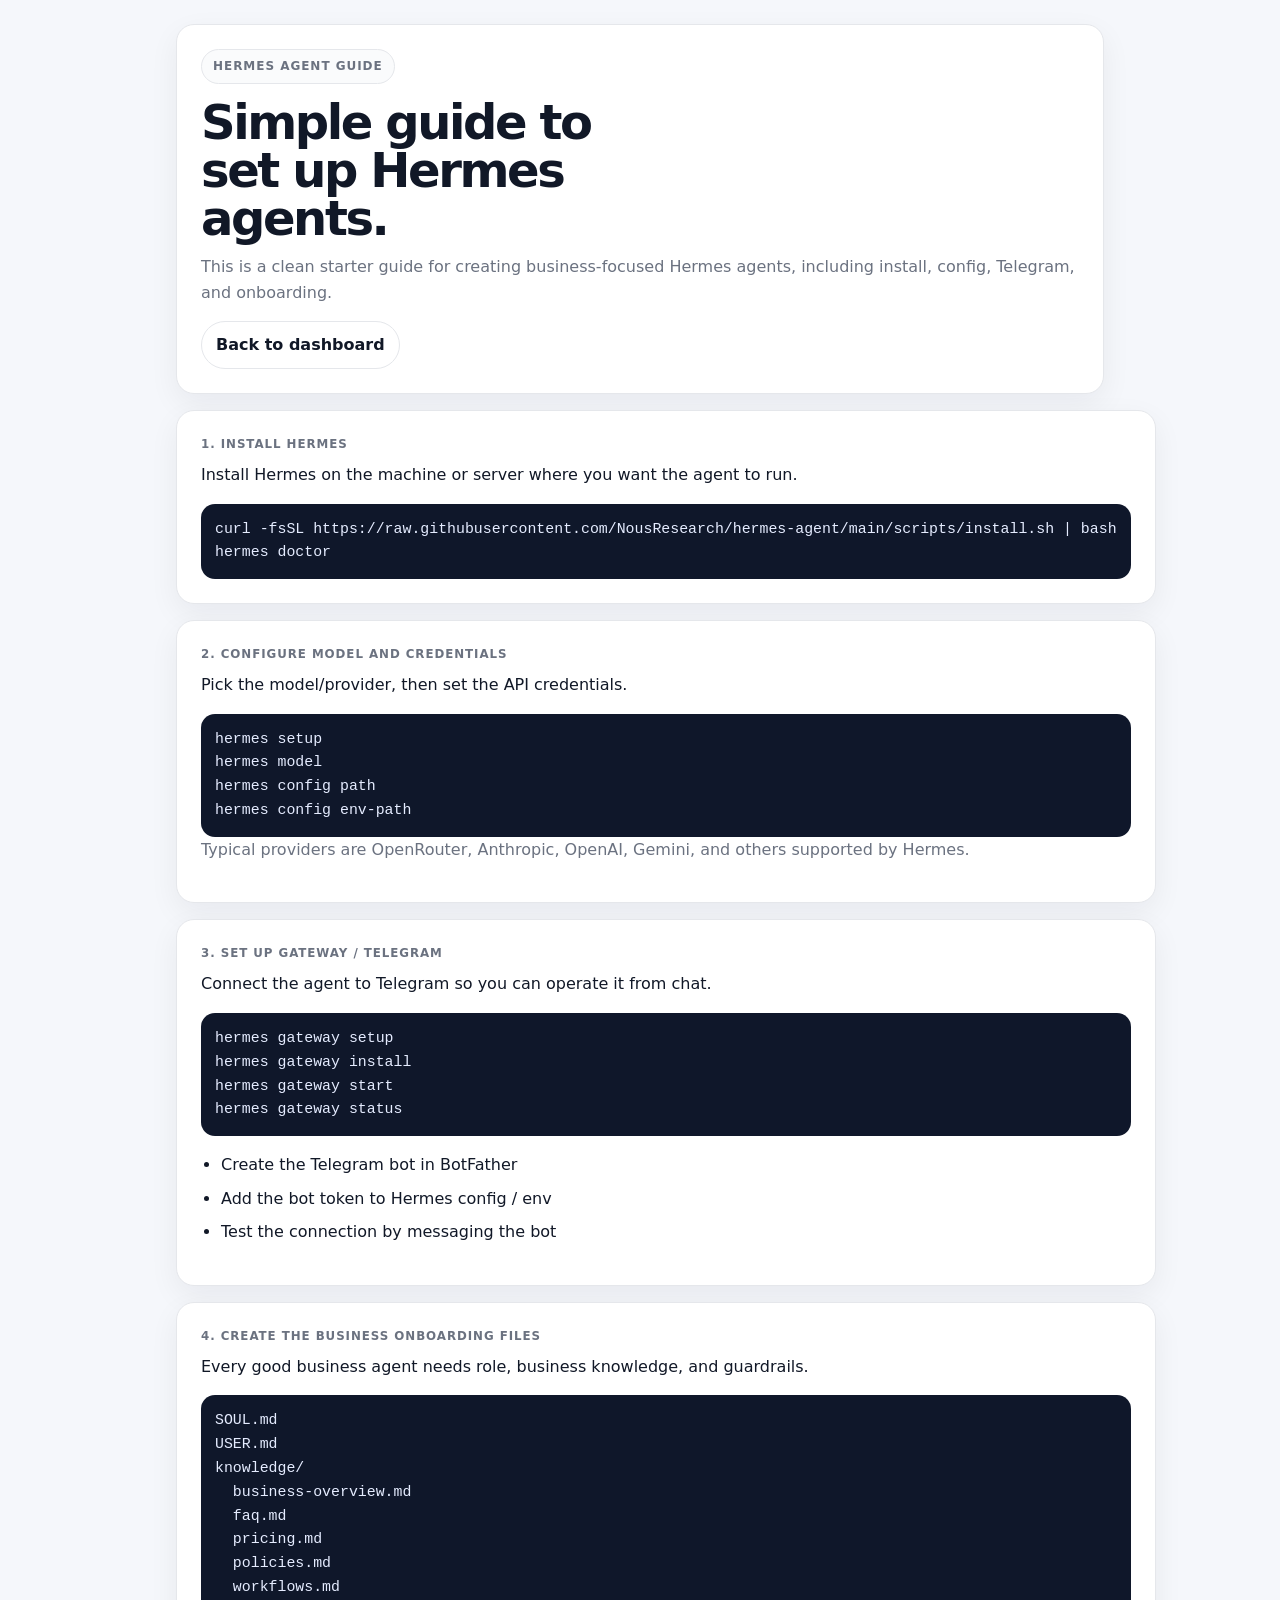
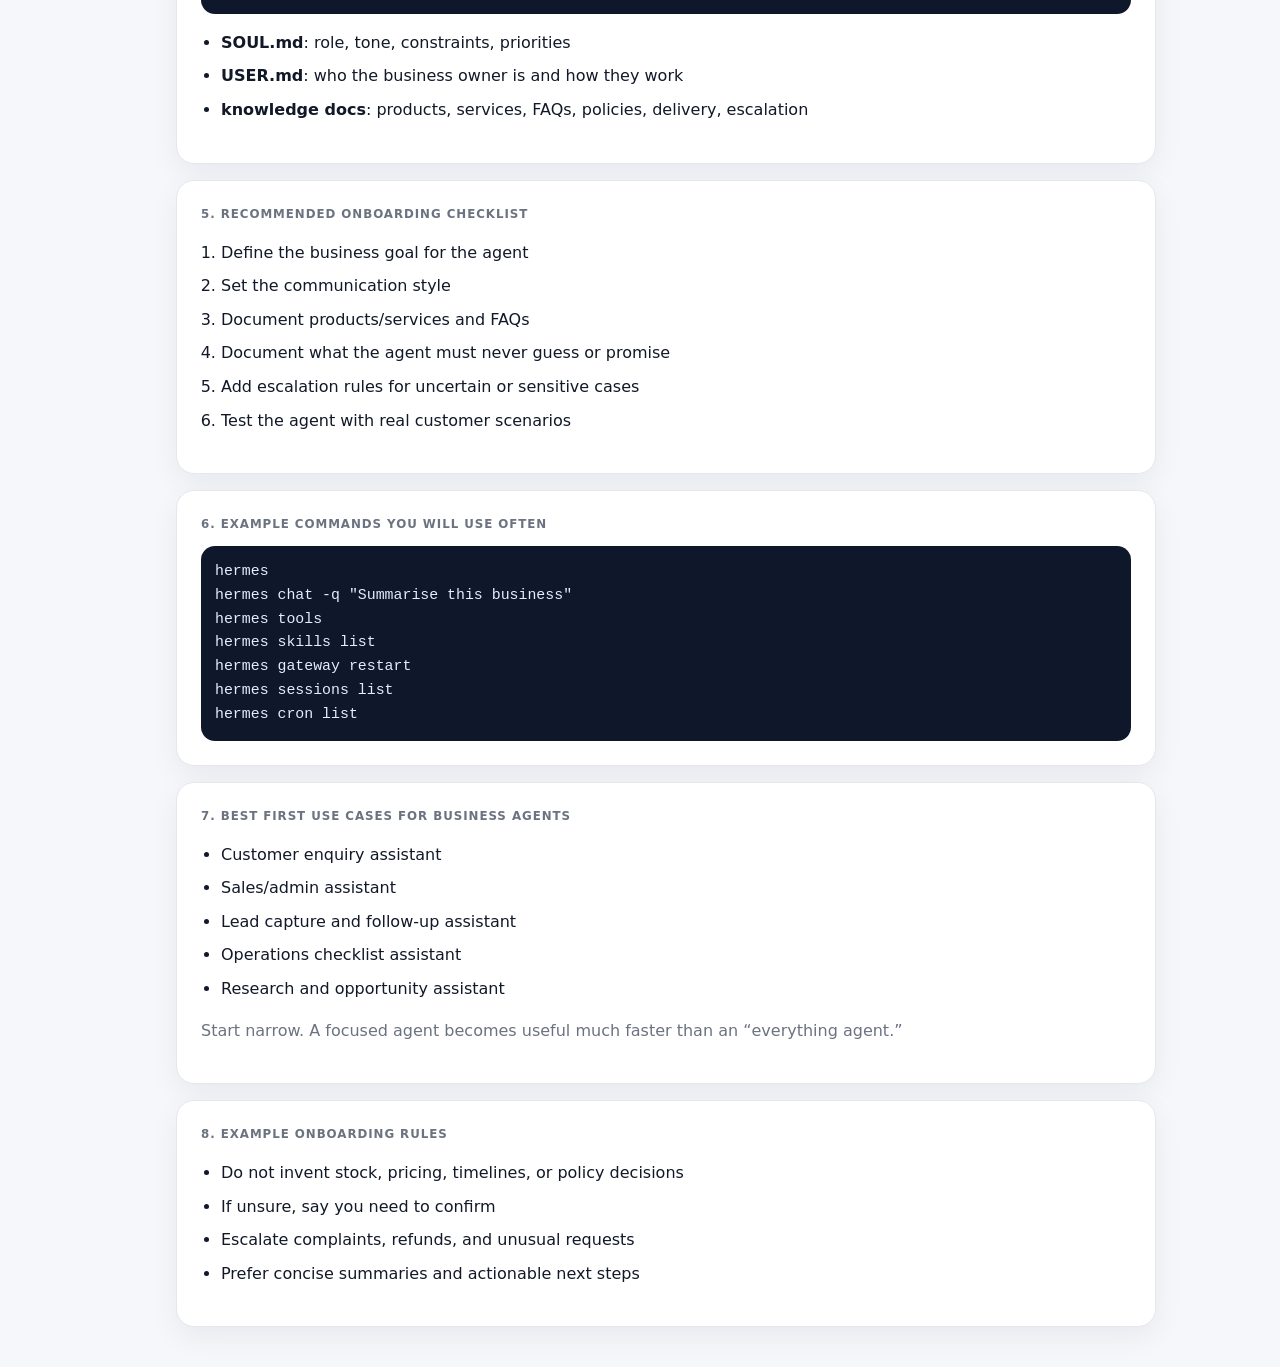
==== guide.html @ 48c1688c "feat: preload tasks and add Hermes guide" ====
<!DOCTYPE html>
<html lang="en">
<head>
  <meta charset="UTF-8" />
  <meta name="viewport" content="width=device-width, initial-scale=1.0" />
  <title>Hermes Agent Setup Guide</title>
  <style>
    :root {
      --bg: #f5f7fb;
      --surface: #ffffff;
      --surface-soft: #fafbfc;
      --text: #111827;
      --muted: #6b7280;
      --line: #e5e7eb;
      --accent: #111827;
      --radius: 18px;
      --shadow: 0 10px 30px rgba(17, 24, 39, 0.06);
      --max: 960px;
    }
    * { box-sizing: border-box; }
    body {
      margin: 0;
      font-family: Inter, ui-sans-serif, system-ui, -apple-system, BlinkMacSystemFont, "Segoe UI", sans-serif;
      background: var(--bg);
      color: var(--text);
      line-height: 1.6;
      -webkit-font-smoothing: antialiased;
    }
    .page {
      max-width: var(--max);
      margin: 0 auto;
      padding: 24px 16px 40px;
    }
    .hero, .card {
      background: var(--surface);
      border: 1px solid var(--line);
      border-radius: var(--radius);
      box-shadow: var(--shadow);
    }
    .hero, .card { padding: 24px; }
    .hero { margin-bottom: 16px; }
    .eyebrow {
      display: inline-flex;
      padding: 7px 11px;
      border-radius: 999px;
      background: var(--surface-soft);
      color: var(--muted);
      border: 1px solid var(--line);
      font-size: 12px;
      font-weight: 700;
      text-transform: uppercase;
      letter-spacing: 0.08em;
      margin-bottom: 14px;
    }
    h1, h2, h3, p { margin-top: 0; }
    h1 {
      font-size: clamp(2rem, 4vw, 3rem);
      line-height: 1;
      letter-spacing: -0.05em;
      margin-bottom: 12px;
      max-width: 14ch;
    }
    .muted { color: var(--muted); }
    .grid { display: grid; gap: 16px; }
    .btn {
      appearance: none;
      text-decoration: none;
      display: inline-flex;
      align-items: center;
      justify-content: center;
      min-height: 42px;
      padding: 10px 14px;
      border-radius: 999px;
      border: 1px solid var(--line);
      background: #fff;
      color: var(--text);
      font-weight: 600;
    }
    code, pre {
      font-family: ui-monospace, SFMono-Regular, Menlo, Consolas, monospace;
      font-size: 0.93rem;
    }
    pre {
      background: #0f172a;
      color: #e5ecff;
      padding: 14px;
      border-radius: 14px;
      overflow: auto;
      margin: 12px 0 0;
    }
    ol, ul { padding-left: 20px; }
    li + li { margin-top: 8px; }
    .label {
      display: block;
      font-size: 0.74rem;
      font-weight: 700;
      letter-spacing: 0.08em;
      text-transform: uppercase;
      color: var(--muted);
      margin-bottom: 8px;
    }
  </style>
</head>
<body>
  <main class="page">
    <section class="hero">
      <div class="eyebrow">Hermes agent guide</div>
      <h1>Simple guide to set up Hermes agents.</h1>
      <p class="muted">This is a clean starter guide for creating business-focused Hermes agents, including install, config, Telegram, and onboarding.</p>
      <a class="btn" href="./index.html">Back to dashboard</a>
    </section>

    <section class="grid">
      <article class="card">
        <span class="label">1. Install Hermes</span>
        <p>Install Hermes on the machine or server where you want the agent to run.</p>
        <pre><code>curl -fsSL https://raw.githubusercontent.com/NousResearch/hermes-agent/main/scripts/install.sh | bash
hermes doctor</code></pre>
      </article>

      <article class="card">
        <span class="label">2. Configure model and credentials</span>
        <p>Pick the model/provider, then set the API credentials.</p>
        <pre><code>hermes setup
hermes model
hermes config path
hermes config env-path</code></pre>
        <p class="muted">Typical providers are OpenRouter, Anthropic, OpenAI, Gemini, and others supported by Hermes.</p>
      </article>

      <article class="card">
        <span class="label">3. Set up gateway / Telegram</span>
        <p>Connect the agent to Telegram so you can operate it from chat.</p>
        <pre><code>hermes gateway setup
hermes gateway install
hermes gateway start
hermes gateway status</code></pre>
        <ul>
          <li>Create the Telegram bot in BotFather</li>
          <li>Add the bot token to Hermes config / env</li>
          <li>Test the connection by messaging the bot</li>
        </ul>
      </article>

      <article class="card">
        <span class="label">4. Create the business onboarding files</span>
        <p>Every good business agent needs role, business knowledge, and guardrails.</p>
        <pre><code>SOUL.md
USER.md
knowledge/
  business-overview.md
  faq.md
  pricing.md
  policies.md
  workflows.md</code></pre>
        <ul>
          <li><strong>SOUL.md</strong>: role, tone, constraints, priorities</li>
          <li><strong>USER.md</strong>: who the business owner is and how they work</li>
          <li><strong>knowledge docs</strong>: products, services, FAQs, policies, delivery, escalation</li>
        </ul>
      </article>

      <article class="card">
        <span class="label">5. Recommended onboarding checklist</span>
        <ol>
          <li>Define the business goal for the agent</li>
          <li>Set the communication style</li>
          <li>Document products/services and FAQs</li>
          <li>Document what the agent must never guess or promise</li>
          <li>Add escalation rules for uncertain or sensitive cases</li>
          <li>Test the agent with real customer scenarios</li>
        </ol>
      </article>

      <article class="card">
        <span class="label">6. Example commands you will use often</span>
        <pre><code>hermes
hermes chat -q "Summarise this business"
hermes tools
hermes skills list
hermes gateway restart
hermes sessions list
hermes cron list</code></pre>
      </article>

      <article class="card">
        <span class="label">7. Best first use cases for business agents</span>
        <ul>
          <li>Customer enquiry assistant</li>
          <li>Sales/admin assistant</li>
          <li>Lead capture and follow-up assistant</li>
          <li>Operations checklist assistant</li>
          <li>Research and opportunity assistant</li>
        </ul>
        <p class="muted">Start narrow. A focused agent becomes useful much faster than an “everything agent.”</p>
      </article>

      <article class="card">
        <span class="label">8. Example onboarding rules</span>
        <ul>
          <li>Do not invent stock, pricing, timelines, or policy decisions</li>
          <li>If unsure, say you need to confirm</li>
          <li>Escalate complaints, refunds, and unusual requests</li>
          <li>Prefer concise summaries and actionable next steps</li>
        </ul>
      </article>
    </section>
  </main>
</body>
</html>
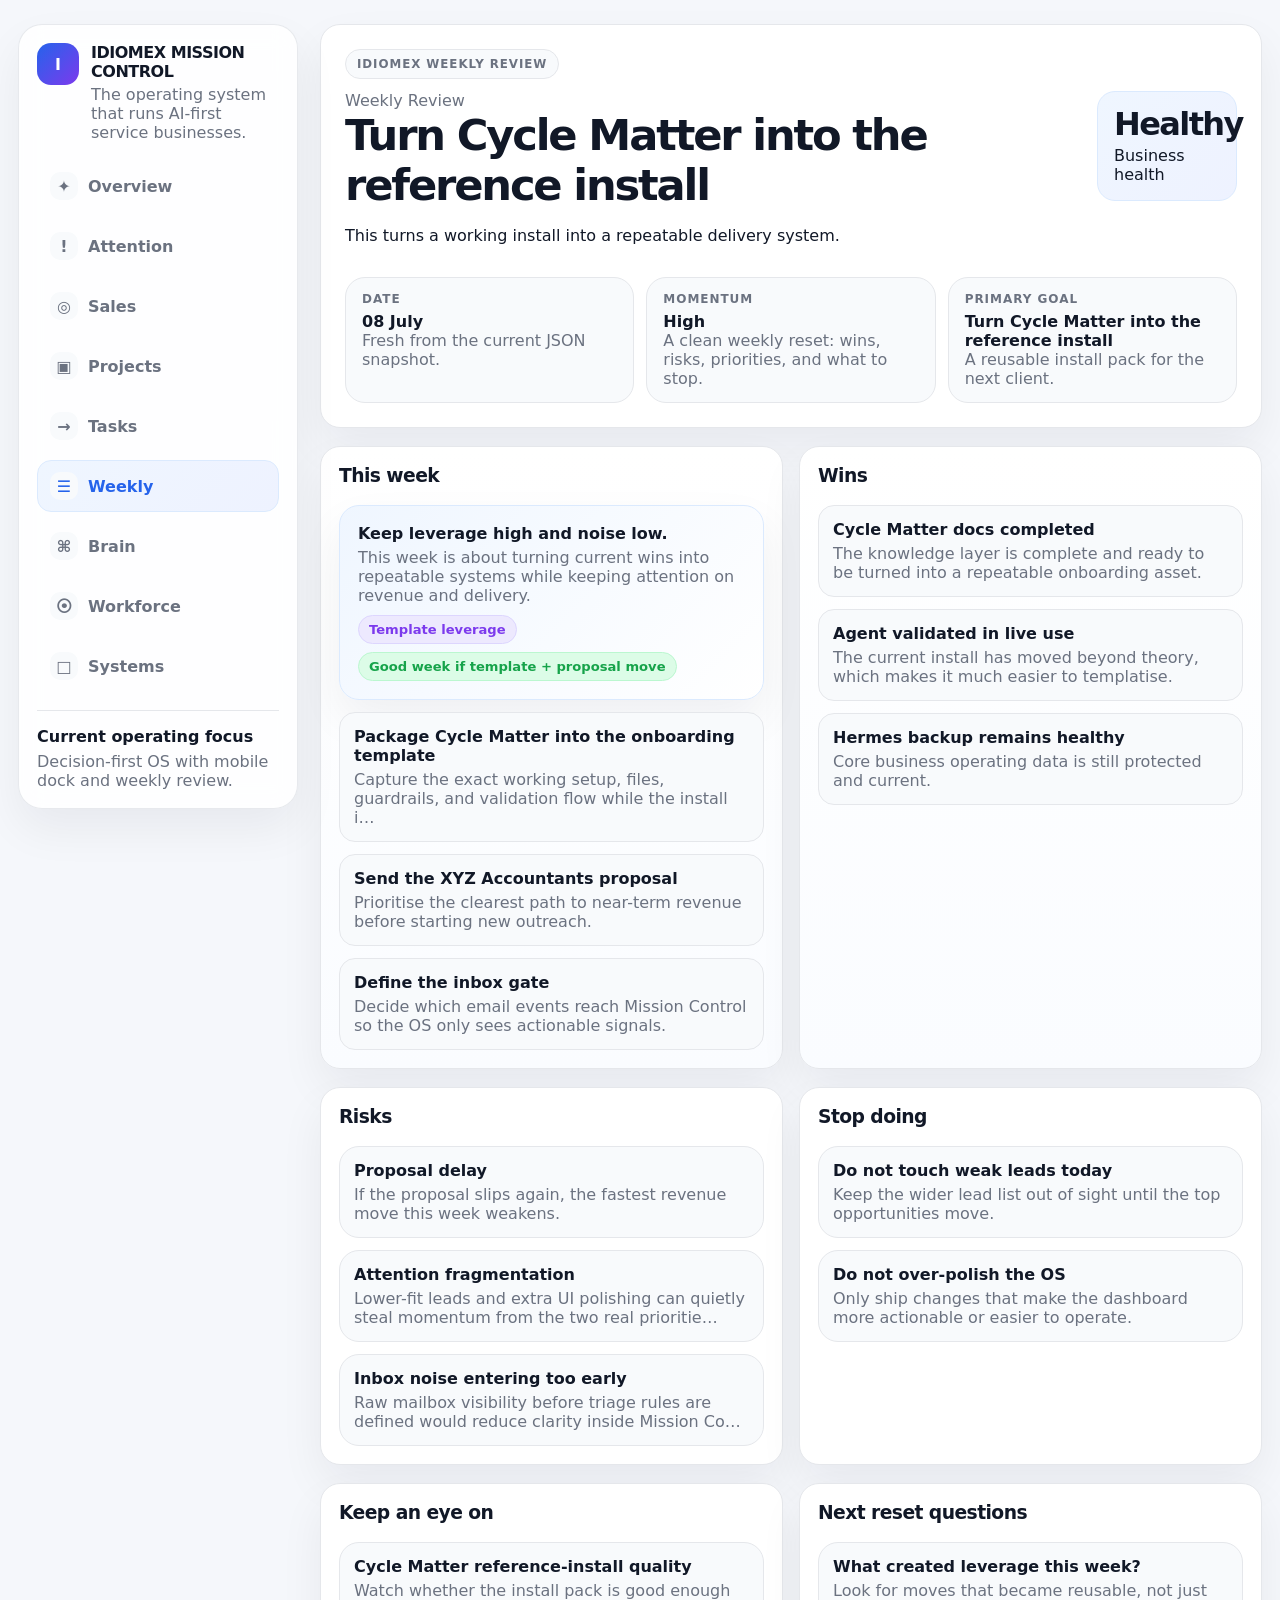
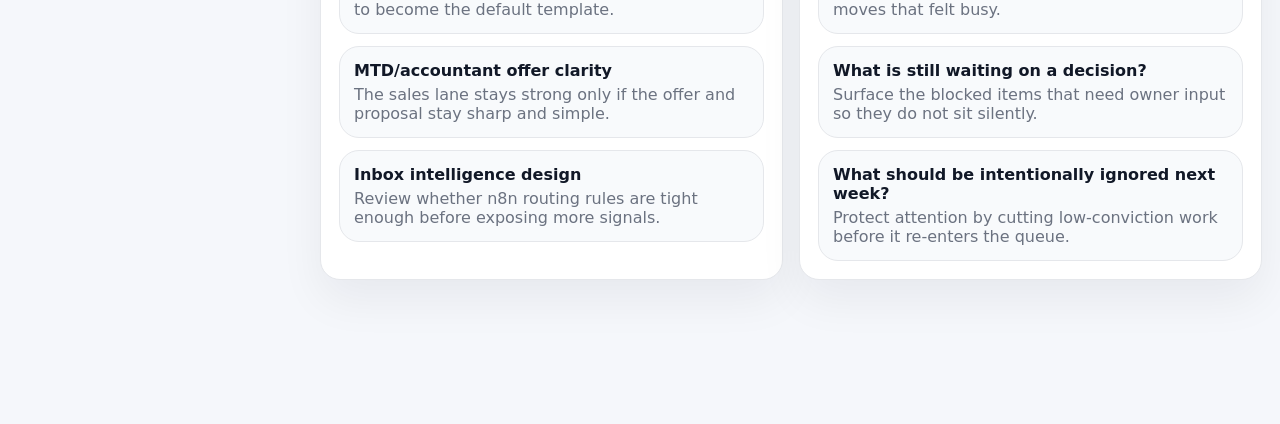
==== commit ead056d8: "chore: publish IDIOMEX OS update (2026-07-08 11:32 UTC)" ====
--- a/guide.html
+++ b/guide.html
@@ -3,208 +3,62 @@
 <head>
   <meta charset="UTF-8" />
   <meta name="viewport" content="width=device-width, initial-scale=1.0" />
-  <title>Hermes Agent Setup Guide</title>
-  <style>
-    :root {
-      --bg: #f5f7fb;
-      --surface: #ffffff;
-      --surface-soft: #fafbfc;
-      --text: #111827;
-      --muted: #6b7280;
-      --line: #e5e7eb;
-      --accent: #111827;
-      --radius: 18px;
-      --shadow: 0 10px 30px rgba(17, 24, 39, 0.06);
-      --max: 960px;
-    }
-    * { box-sizing: border-box; }
-    body {
-      margin: 0;
-      font-family: Inter, ui-sans-serif, system-ui, -apple-system, BlinkMacSystemFont, "Segoe UI", sans-serif;
-      background: var(--bg);
-      color: var(--text);
-      line-height: 1.6;
-      -webkit-font-smoothing: antialiased;
-    }
-    .page {
-      max-width: var(--max);
-      margin: 0 auto;
-      padding: 24px 16px 40px;
-    }
-    .hero, .card {
-      background: var(--surface);
-      border: 1px solid var(--line);
-      border-radius: var(--radius);
-      box-shadow: var(--shadow);
-    }
-    .hero, .card { padding: 24px; }
-    .hero { margin-bottom: 16px; }
-    .eyebrow {
-      display: inline-flex;
-      padding: 7px 11px;
-      border-radius: 999px;
-      background: var(--surface-soft);
-      color: var(--muted);
-      border: 1px solid var(--line);
-      font-size: 12px;
-      font-weight: 700;
-      text-transform: uppercase;
-      letter-spacing: 0.08em;
-      margin-bottom: 14px;
-    }
-    h1, h2, h3, p { margin-top: 0; }
-    h1 {
-      font-size: clamp(2rem, 4vw, 3rem);
-      line-height: 1;
-      letter-spacing: -0.05em;
-      margin-bottom: 12px;
-      max-width: 14ch;
-    }
-    .muted { color: var(--muted); }
-    .grid { display: grid; gap: 16px; }
-    .btn {
-      appearance: none;
-      text-decoration: none;
-      display: inline-flex;
-      align-items: center;
-      justify-content: center;
-      min-height: 42px;
-      padding: 10px 14px;
-      border-radius: 999px;
-      border: 1px solid var(--line);
-      background: #fff;
-      color: var(--text);
-      font-weight: 600;
-    }
-    code, pre {
-      font-family: ui-monospace, SFMono-Regular, Menlo, Consolas, monospace;
-      font-size: 0.93rem;
-    }
-    pre {
-      background: #0f172a;
-      color: #e5ecff;
-      padding: 14px;
-      border-radius: 14px;
-      overflow: auto;
-      margin: 12px 0 0;
-    }
-    ol, ul { padding-left: 20px; }
-    li + li { margin-top: 8px; }
-    .label {
-      display: block;
-      font-size: 0.74rem;
-      font-weight: 700;
-      letter-spacing: 0.08em;
-      text-transform: uppercase;
-      color: var(--muted);
-      margin-bottom: 8px;
-    }
-  </style>
+  <title>IDIOMEX OS</title>
+  <link rel="stylesheet" href="./assets/styles.css" />
 </head>
-<body>
-  <main class="page">
-    <section class="hero">
-      <div class="eyebrow">Hermes agent guide</div>
-      <h1>Simple guide to set up Hermes agents.</h1>
-      <p class="muted">This is a clean starter guide for creating business-focused Hermes agents, including install, config, Telegram, and onboarding.</p>
-      <a class="btn" href="./index.html">Back to dashboard</a>
-    </section>
-
-    <section class="grid">
-      <article class="card">
-        <span class="label">1. Install Hermes</span>
-        <p>Install Hermes on the machine or server where you want the agent to run.</p>
-        <pre><code>curl -fsSL https://raw.githubusercontent.com/NousResearch/hermes-agent/main/scripts/install.sh | bash
-hermes doctor</code></pre>
-      </article>
-
-      <article class="card">
-        <span class="label">2. Configure model and credentials</span>
-        <p>Pick the model/provider, then set the API credentials.</p>
-        <pre><code>hermes setup
-hermes model
-hermes config path
-hermes config env-path</code></pre>
-        <p class="muted">Typical providers are OpenRouter, Anthropic, OpenAI, Gemini, and others supported by Hermes.</p>
-      </article>
-
-      <article class="card">
-        <span class="label">3. Set up gateway / Telegram</span>
-        <p>Connect the agent to Telegram so you can operate it from chat.</p>
-        <pre><code>hermes gateway setup
-hermes gateway install
-hermes gateway start
-hermes gateway status</code></pre>
-        <ul>
-          <li>Create the Telegram bot in BotFather</li>
-          <li>Add the bot token to Hermes config / env</li>
-          <li>Test the connection by messaging the bot</li>
-        </ul>
-      </article>
-
-      <article class="card">
-        <span class="label">4. Create the business onboarding files</span>
-        <p>Every good business agent needs role, business knowledge, and guardrails.</p>
-        <pre><code>SOUL.md
-USER.md
-knowledge/
-  business-overview.md
-  faq.md
-  pricing.md
-  policies.md
-  workflows.md</code></pre>
-        <ul>
-          <li><strong>SOUL.md</strong>: role, tone, constraints, priorities</li>
-          <li><strong>USER.md</strong>: who the business owner is and how they work</li>
-          <li><strong>knowledge docs</strong>: products, services, FAQs, policies, delivery, escalation</li>
-        </ul>
-      </article>
-
-      <article class="card">
-        <span class="label">5. Recommended onboarding checklist</span>
-        <ol>
-          <li>Define the business goal for the agent</li>
-          <li>Set the communication style</li>
-          <li>Document products/services and FAQs</li>
-          <li>Document what the agent must never guess or promise</li>
-          <li>Add escalation rules for uncertain or sensitive cases</li>
-          <li>Test the agent with real customer scenarios</li>
-        </ol>
-      </article>
-
-      <article class="card">
-        <span class="label">6. Example commands you will use often</span>
-        <pre><code>hermes
-hermes chat -q "Summarise this business"
-hermes tools
-hermes skills list
-hermes gateway restart
-hermes sessions list
-hermes cron list</code></pre>
-      </article>
-
-      <article class="card">
-        <span class="label">7. Best first use cases for business agents</span>
-        <ul>
-          <li>Customer enquiry assistant</li>
-          <li>Sales/admin assistant</li>
-          <li>Lead capture and follow-up assistant</li>
-          <li>Operations checklist assistant</li>
-          <li>Research and opportunity assistant</li>
-        </ul>
-        <p class="muted">Start narrow. A focused agent becomes useful much faster than an “everything agent.”</p>
-      </article>
-
-      <article class="card">
-        <span class="label">8. Example onboarding rules</span>
-        <ul>
-          <li>Do not invent stock, pricing, timelines, or policy decisions</li>
-          <li>If unsure, say you need to confirm</li>
-          <li>Escalate complaints, refunds, and unusual requests</li>
-          <li>Prefer concise summaries and actionable next steps</li>
-        </ul>
-      </article>
-    </section>
+<body data-page="weekly" class="has-mobile-nav">
+  <main class="shell">
+    <div class="layout">
+      <aside class="sidebar">
+        <div class="brand">
+          <div class="brand-badge">I</div>
+          <div>
+            <h1 id="workspace-name">IDIOMEX OS</h1>
+            <p id="workspace-subtitle">Loading workspace…</p>
+          </div>
+        </div>
+        <nav class="nav-group" id="sidebar-nav"></nav>
+        <div class="sidebar-footer">
+          <strong>Current operating focus</strong>
+          <p class="sidebar-note" id="sidebar-status">Loading current focus…</p>
+        </div>
+      </aside>
+      <section class="main">
+        <section class="hero">
+          <div class="eyebrow">IDIOMEX weekly review</div>
+          <div class="hero-top">
+            <div>
+              <p class="muted" id="page-title">Loading page…</p>
+              <h2 id="hero-title">Loading OS…</h2>
+              <p id="hero-copy">Loading operating summary…</p>
+            </div>
+            <div class="hero-health">
+              <strong id="business-health">—</strong>
+              <span>Business health</span>
+            </div>
+          </div>
+          <div class="hero-meta">
+            <article class="panel">
+              <span class="hero-meta-label">Date</span>
+              <strong id="hero-date">Loading…</strong>
+              <p class="muted">Fresh from the current JSON snapshot.</p>
+            </article>
+            <article class="panel">
+              <span class="hero-meta-label">Momentum</span>
+              <strong id="hero-momentum">Loading…</strong>
+              <p class="muted" id="page-description">Loading description…</p>
+            </article>
+            <article class="panel">
+              <span class="hero-meta-label">Primary goal</span>
+              <strong id="hero-focus">Loading…</strong>
+              <p class="muted" id="hero-next">Loading next move…</p>
+            </article>
+          </div>
+        </section>
+        <div id="page-content"></div>
+      </section>
+    </div>
   </main>
+  <script src="./assets/app.js"></script>
 </body>
-</html>+</html>
--- a/assets/styles.css
+++ b/assets/styles.css
@@ -0,0 +1,645 @@
+:root {
+  --bg: #f5f7fb;
+  --surface: #ffffff;
+  --surface-soft: #f8fafc;
+  --text: #111827;
+  --muted: #6b7280;
+  --line: #e5e7eb;
+  --primary: #2563eb;
+  --primary-soft: #dbeafe;
+  --green: #16a34a;
+  --green-soft: #dcfce7;
+  --amber: #d97706;
+  --amber-soft: #fef3c7;
+  --red: #dc2626;
+  --red-soft: #fee2e2;
+  --purple: #7c3aed;
+  --purple-soft: #ede9fe;
+  --radius: 20px;
+  --shadow: 0 20px 45px rgba(15, 23, 42, 0.06);
+  --max: 1320px;
+}
+
+* { box-sizing: border-box; }
+html { scroll-behavior: smooth; }
+body {
+  margin: 0;
+  font-family: Inter, ui-sans-serif, system-ui, -apple-system, BlinkMacSystemFont, "Segoe UI", sans-serif;
+  background: var(--bg);
+  color: var(--text);
+  -webkit-font-smoothing: antialiased;
+}
+
+body.has-mobile-nav { padding-bottom: 96px; }
+
+a { color: inherit; }
+button, input { font: inherit; }
+
+.shell {
+  max-width: var(--max);
+  margin: 0 auto;
+  padding: 24px 18px 48px;
+}
+
+.layout {
+  display: grid;
+  grid-template-columns: 280px minmax(0, 1fr);
+  gap: 22px;
+}
+
+.sidebar {
+  position: sticky;
+  top: 18px;
+  align-self: start;
+  background: rgba(255,255,255,0.88);
+  backdrop-filter: blur(12px);
+  border: 1px solid rgba(229,231,235,0.9);
+  border-radius: 24px;
+  box-shadow: var(--shadow);
+  padding: 18px;
+}
+
+.brand {
+  display: flex;
+  gap: 12px;
+  align-items: flex-start;
+  margin-bottom: 18px;
+}
+
+.brand-badge {
+  width: 42px;
+  height: 42px;
+  border-radius: 14px;
+  display: grid;
+  place-items: center;
+  font-weight: 800;
+  color: #fff;
+  background: linear-gradient(135deg, #2563eb 0%, #7c3aed 100%);
+  flex: 0 0 auto;
+}
+
+.brand h1 {
+  margin: 0 0 4px;
+  font-size: 1rem;
+  letter-spacing: -0.03em;
+}
+
+.brand p,
+.sidebar-note,
+.card p,
+.muted,
+.list-item p,
+.metric-note,
+.section-copy,
+.meta-line,
+.mini-item p,
+.focus-block p,
+.compact-note {
+  margin: 0;
+  color: var(--muted);
+}
+
+.nav-group {
+  display: grid;
+  gap: 8px;
+}
+
+.nav-link {
+  text-decoration: none;
+  display: flex;
+  gap: 10px;
+  align-items: center;
+  padding: 11px 12px;
+  border-radius: 14px;
+  border: 1px solid transparent;
+  color: var(--muted);
+  font-weight: 600;
+}
+
+.nav-link.active {
+  background: linear-gradient(135deg, #eff6ff 0%, #eef2ff 100%);
+  border-color: #dbeafe;
+  color: var(--primary);
+}
+
+.nav-icon {
+  width: 28px;
+  height: 28px;
+  border-radius: 10px;
+  display: grid;
+  place-items: center;
+  background: var(--surface-soft);
+  flex: 0 0 auto;
+}
+
+.sidebar-footer {
+  margin-top: 18px;
+  padding-top: 16px;
+  border-top: 1px solid var(--line);
+}
+
+.sidebar-footer strong {
+  display: block;
+  margin-bottom: 6px;
+}
+
+.main { min-width: 0; }
+
+.hero,
+.card,
+.panel,
+.stat,
+.list-item,
+.launcher-link,
+.mini-item,
+.focus-block {
+  background: var(--surface);
+  border: 1px solid var(--line);
+  border-radius: var(--radius);
+  box-shadow: var(--shadow);
+}
+
+.hero {
+  padding: 24px;
+  margin-bottom: 18px;
+}
+
+.eyebrow {
+  display: inline-flex;
+  padding: 7px 11px;
+  border-radius: 999px;
+  background: var(--surface-soft);
+  border: 1px solid var(--line);
+  color: var(--muted);
+  font-size: 0.74rem;
+  font-weight: 700;
+  letter-spacing: 0.08em;
+  text-transform: uppercase;
+  margin-bottom: 12px;
+}
+
+.hero h2 {
+  margin: 0 0 10px;
+  font-size: clamp(1.8rem, 4vw, 2.7rem);
+  letter-spacing: -0.05em;
+}
+
+.hero-top {
+  display: flex;
+  justify-content: space-between;
+  gap: 16px;
+  align-items: flex-start;
+}
+
+.hero-health {
+  min-width: 140px;
+  padding: 16px;
+  border-radius: 18px;
+  background: linear-gradient(135deg, #eff6ff 0%, #eef2ff 100%);
+  border: 1px solid #dbeafe;
+}
+
+.hero-health strong {
+  display: block;
+  font-size: 2rem;
+  line-height: 1;
+  letter-spacing: -0.05em;
+  margin-bottom: 6px;
+}
+
+.hero-meta {
+  display: grid;
+  grid-template-columns: repeat(3, minmax(0, 1fr));
+  gap: 12px;
+  margin-top: 16px;
+}
+
+.hero-meta .panel {
+  padding: 14px 16px;
+  background: var(--surface-soft);
+  box-shadow: none;
+}
+
+.hero-meta-label {
+  display: block;
+  font-size: 0.75rem;
+  font-weight: 700;
+  text-transform: uppercase;
+  letter-spacing: 0.08em;
+  color: var(--muted);
+  margin-bottom: 6px;
+}
+
+.chip-row,
+.meta-row,
+.stat-row {
+  display: flex;
+  flex-wrap: wrap;
+  gap: 8px;
+}
+
+.chip,
+.badge,
+.tag {
+  display: inline-flex;
+  align-items: center;
+  gap: 6px;
+  border-radius: 999px;
+  padding: 6px 10px;
+  border: 1px solid var(--line);
+  background: var(--surface-soft);
+  font-size: 0.82rem;
+  font-weight: 600;
+}
+
+.badge.blue { background: var(--primary-soft); color: var(--primary); border-color: #bfdbfe; }
+.badge.green { background: var(--green-soft); color: var(--green); border-color: #bbf7d0; }
+.badge.amber { background: var(--amber-soft); color: var(--amber); border-color: #fde68a; }
+.badge.red { background: var(--red-soft); color: var(--red); border-color: #fecaca; }
+.badge.purple { background: var(--purple-soft); color: var(--purple); border-color: #ddd6fe; }
+
+.grid-2,
+.grid-3,
+.grid-4,
+.launcher-grid,
+.stats-grid {
+  display: grid;
+  gap: 16px;
+}
+
+.grid-2 { grid-template-columns: repeat(2, minmax(0, 1fr)); }
+.grid-3 { grid-template-columns: repeat(3, minmax(0, 1fr)); }
+.grid-4,
+.stats-grid { grid-template-columns: repeat(4, minmax(0, 1fr)); }
+.launcher-grid { grid-template-columns: repeat(3, minmax(0, 1fr)); }
+.launcher-grid-compact { margin-top: 10px; }
+.section-gap { margin-top: 18px; }
+
+.card,
+.panel,
+.stat,
+.launcher-link,
+.mini-item,
+.focus-block { padding: 18px; }
+
+.section-head {
+  display: flex;
+  justify-content: space-between;
+  gap: 12px;
+  align-items: flex-start;
+  margin-bottom: 14px;
+}
+
+.section-head h3,
+.card h3,
+.panel h3,
+.stat h3,
+.launcher-link h3,
+.mini-item h3,
+.focus-block h3 {
+  margin: 0 0 5px;
+  letter-spacing: -0.03em;
+}
+
+.feature-panel {
+  background: linear-gradient(180deg, #ffffff 0%, #fafcff 100%);
+}
+
+.focus-block {
+  background: linear-gradient(135deg, #eff6ff 0%, #ffffff 100%);
+  border-color: #dbeafe;
+  margin-bottom: 12px;
+}
+
+.focus-block strong,
+.mini-item strong,
+.list-item strong,
+.metric-value,
+.stat-value {
+  display: block;
+  margin-bottom: 5px;
+}
+
+.list,
+.mini-list {
+  display: grid;
+  gap: 12px;
+}
+
+.list-item,
+.mini-item {
+  padding: 14px;
+  box-shadow: none;
+  background: var(--surface-soft);
+}
+
+.mini-item {
+  border-radius: 16px;
+}
+
+.metric-value,
+.stat-value {
+  font-size: 1.45rem;
+  font-weight: 800;
+  letter-spacing: -0.05em;
+}
+
+.launcher-link {
+  display: block;
+  text-decoration: none;
+  transition: transform 0.15s ease, box-shadow 0.15s ease;
+}
+
+.launcher-link:hover { transform: translateY(-1px); }
+.launcher-link .meta-line { margin-top: 10px; }
+.quick-access-shell .section-head { margin-bottom: 8px; }
+.compact-note { margin-top: 12px; font-size: 0.9rem; }
+.project-detail-list .list-item { min-height: 100%; }
+
+.table-like {
+  display: grid;
+  gap: 10px;
+}
+
+.table-row {
+  display: grid;
+  grid-template-columns: 1.5fr 0.8fr 0.9fr 0.8fr 1.3fr;
+  gap: 12px;
+  align-items: start;
+  padding: 14px;
+  border-radius: 16px;
+  border: 1px solid var(--line);
+  background: var(--surface-soft);
+}
+
+.table-row.header {
+  background: transparent;
+  border-style: dashed;
+  color: var(--muted);
+  font-size: 0.8rem;
+  font-weight: 700;
+  text-transform: uppercase;
+  letter-spacing: 0.06em;
+}
+
+.progress-bar {
+  width: 100%;
+  height: 10px;
+  border-radius: 999px;
+  background: #e5e7eb;
+  overflow: hidden;
+  margin-top: 10px;
+}
+
+.progress-bar > span {
+  display: block;
+  height: 100%;
+  background: linear-gradient(90deg, #2563eb 0%, #7c3aed 100%);
+}
+
+.task-actions {
+  display: flex;
+  gap: 8px;
+  margin-top: 12px;
+}
+
+.btn {
+  appearance: none;
+  border: 1px solid var(--line);
+  border-radius: 999px;
+  background: #fff;
+  color: var(--text);
+  min-height: 38px;
+  padding: 0 14px;
+  font-weight: 700;
+  text-decoration: none;
+  display: inline-flex;
+  align-items: center;
+  justify-content: center;
+  cursor: pointer;
+}
+
+.btn.primary {
+  background: var(--text);
+  color: #fff;
+  border-color: var(--text);
+}
+
+.btn.small {
+  min-height: 34px;
+  padding: 0 12px;
+  font-size: 0.88rem;
+}
+
+.empty {
+  padding: 18px;
+  border: 1px dashed var(--line);
+  border-radius: 16px;
+  color: var(--muted);
+  background: var(--surface-soft);
+  text-align: center;
+}
+
+.footer-note {
+  margin-top: 18px;
+  color: var(--muted);
+  font-size: 0.9rem;
+}
+
+@media (max-width: 1080px) {
+  .layout { grid-template-columns: 1fr; }
+  .sidebar { position: static; }
+  .launcher-grid,
+  .grid-4,
+  .stats-grid,
+  .grid-3,
+  .grid-2,
+  .hero-meta { grid-template-columns: 1fr; }
+  .table-row { grid-template-columns: 1fr; }
+  .hero-top { flex-direction: column; }
+}
+
+
+.stats-grid-4 { grid-template-columns: repeat(4, minmax(0, 1fr)); }
+.stat-red { border-color: #fecaca; background: linear-gradient(180deg, #fff 0%, #fef2f2 100%); }
+.stat-amber { border-color: #fde68a; background: linear-gradient(180deg, #fff 0%, #fffbeb 100%); }
+.stat-blue { border-color: #bfdbfe; background: linear-gradient(180deg, #fff 0%, #eff6ff 100%); }
+.stat-green { border-color: #bbf7d0; background: linear-gradient(180deg, #fff 0%, #f0fdf4 100%); }
+.task-board { align-items: start; }
+.board-column { min-height: 100%; }
+.task-card.urgent { border-color: #fecaca; background: linear-gradient(180deg, #fff 0%, #fef2f2 100%); }
+.task-card.warm { border-color: #fde68a; background: linear-gradient(180deg, #fff 0%, #fffbeb 100%); }
+.task-card.cool { border-color: #bfdbfe; background: linear-gradient(180deg, #fff 0%, #eff6ff 100%); }
+@media (max-width: 1080px) {
+  .stats-grid-4 { grid-template-columns: 1fr; }
+}
+
+
+.action-strip {
+  display: grid;
+  grid-template-columns: minmax(0, 1.4fr) minmax(260px, 0.8fr);
+  gap: 16px;
+}
+
+.action-strip-side,
+.task-summary-grid {
+  display: grid;
+  gap: 16px;
+}
+
+.action-card h3,
+.action-mini-card strong,
+.summary-list-card h3,
+.bucket-card h3 {
+  margin: 0 0 8px;
+  letter-spacing: -0.03em;
+}
+
+.action-card p,
+.action-mini-card p,
+.bucket-card p {
+  margin: 0;
+  color: var(--muted);
+}
+
+.action-card .chip-row,
+.action-cta-row {
+  margin-top: 12px;
+}
+
+.action-red {
+  border-color: #fecaca;
+  background: linear-gradient(180deg, #fff 0%, #fef2f2 100%);
+}
+
+.action-mini-red,
+.summary-red,
+.bucket-red {
+  border-color: #fecaca;
+  background: linear-gradient(180deg, #fff 0%, #fef2f2 100%);
+}
+
+.action-mini-blue,
+.summary-blue,
+.bucket-blue {
+  border-color: #bfdbfe;
+  background: linear-gradient(180deg, #fff 0%, #eff6ff 100%);
+}
+
+.action-mini-green,
+.summary-green,
+.bucket-green {
+  border-color: #bbf7d0;
+  background: linear-gradient(180deg, #fff 0%, #f0fdf4 100%);
+}
+
+.summary-list-card,
+.bucket-card,
+.action-mini-card {
+  padding: 18px;
+  border: 1px solid var(--line);
+  border-radius: var(--radius);
+  box-shadow: var(--shadow);
+}
+
+.decision-buckets {
+  align-items: stretch;
+}
+
+.task-card-top {
+  display: flex;
+  justify-content: space-between;
+  gap: 10px;
+  align-items: flex-start;
+}
+
+.task-card.is-overdue {
+  box-shadow: inset 0 0 0 1px #fecaca;
+}
+
+.task-card.is-due-soon {
+  box-shadow: inset 0 0 0 1px #fde68a;
+}
+
+.project-blocked {
+  border-color: #fecaca;
+}
+
+.list-item-alert {
+  border-color: #fecaca;
+  background: #fef2f2;
+}
+
+.mobile-bottom-nav {
+  position: fixed;
+  left: 12px;
+  right: 12px;
+  bottom: 12px;
+  z-index: 40;
+  display: none;
+  gap: 10px;
+  padding: 10px;
+  border-radius: 22px;
+  background: rgba(255,255,255,0.96);
+  border: 1px solid rgba(229,231,235,0.95);
+  box-shadow: 0 18px 40px rgba(15, 23, 42, 0.14);
+  backdrop-filter: blur(16px);
+  overflow-x: auto;
+  scrollbar-width: none;
+}
+
+.mobile-bottom-nav::-webkit-scrollbar { display: none; }
+
+.mobile-nav-link {
+  min-width: 72px;
+  text-decoration: none;
+  color: var(--muted);
+  display: grid;
+  justify-items: center;
+  gap: 6px;
+  padding: 8px 10px;
+  border-radius: 16px;
+  font-size: 0.74rem;
+  font-weight: 700;
+}
+
+.mobile-nav-link.active {
+  color: var(--primary);
+  background: linear-gradient(135deg, #eff6ff 0%, #eef2ff 100%);
+}
+
+.mobile-nav-icon {
+  width: 28px;
+  height: 28px;
+  display: grid;
+  place-items: center;
+  border-radius: 10px;
+  background: var(--surface-soft);
+}
+
+@media (max-width: 1080px) {
+  .action-strip,
+  .task-summary-grid,
+  .decision-buckets { grid-template-columns: 1fr; }
+  .mobile-bottom-nav { display: flex; }
+}
+
+@media (max-width: 1080px) {
+  .sidebar {
+    display: none;
+  }
+
+  .shell {
+    padding: 18px 14px 110px;
+  }
+
+  .hero,
+  .card,
+  .panel,
+  .stat,
+  .launcher-link,
+  .mini-item,
+  .focus-block {
+    border-radius: 18px;
+  }
+}
